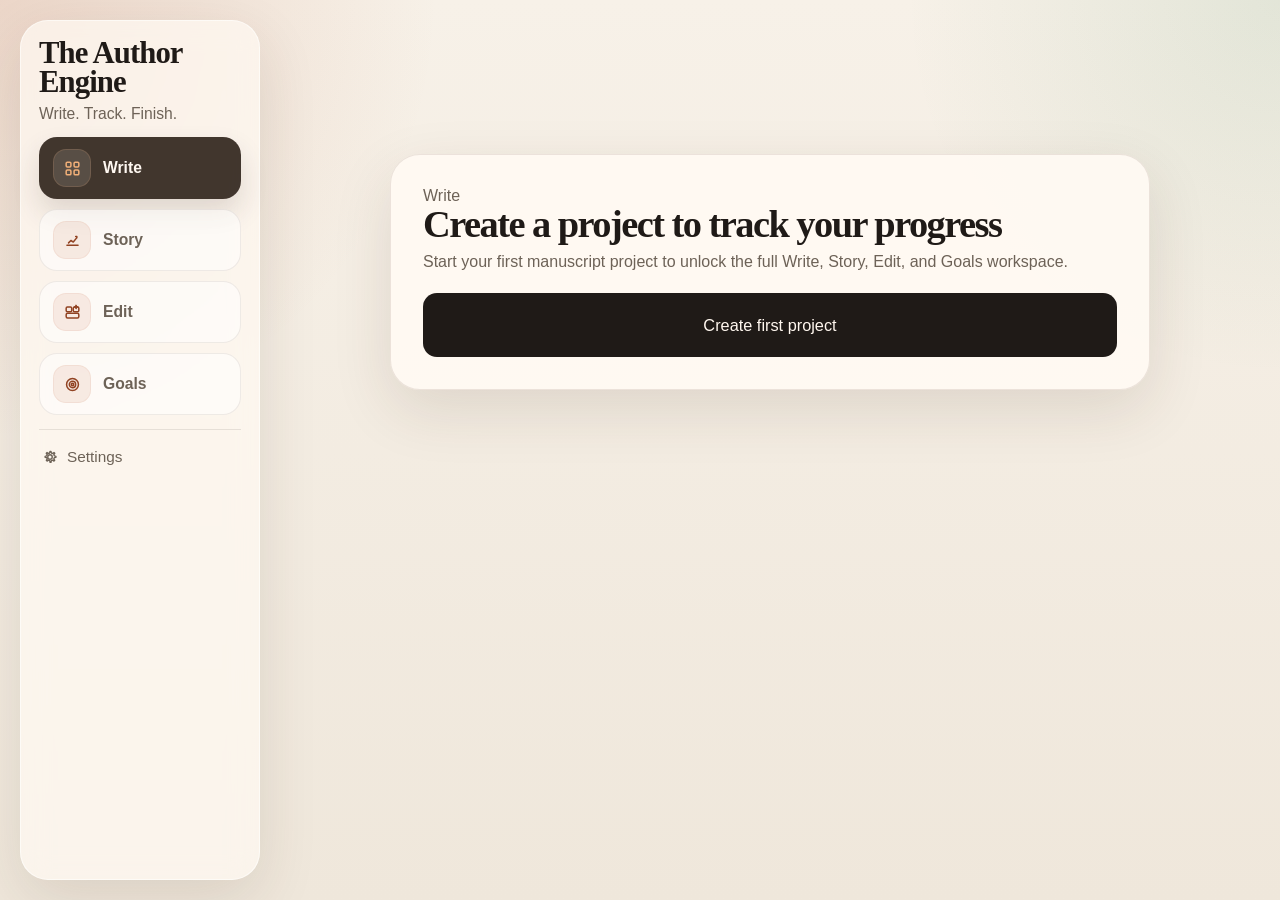
==== docs/index.html @ 930d607d "update" ====
<!DOCTYPE html>
<html lang="en">
<head>
  <meta charset="UTF-8" />
  <meta name="viewport" content="width=device-width, initial-scale=1.0" />
  <title>The Author Engine</title>
  <script>
    try {
      const storedSnapshot = JSON.parse(localStorage.getItem("author-engine-mvp"));
      const themePreference = storedSnapshot && storedSnapshot.themePreference === "dark" ? "dark" : "light";
      document.documentElement.dataset.theme = themePreference;
    } catch (error) {
      document.documentElement.dataset.theme = "light";
    }
  </script>
  <link rel="stylesheet" href="static/css/app.css" />
</head>
<body>
  <div class="app-shell">
    <aside class="sidebar">
      <div class="brand" id="brand"></div>
      <nav class="nav" id="nav"></nav>
      <div class="sidebar-footer" id="sidebar-footer"></div>
    </aside>

    <section class="content-shell">
      <main id="view-projects" class="view"></main>
      <main id="view-create-project" class="view hidden"></main>
      <main id="view-dashboard" class="view hidden"></main>
      <main id="view-plot" class="view hidden"></main>
      <main id="view-edit" class="view hidden"></main>
      <main id="view-goals" class="view hidden"></main>
      <main id="view-sessions" class="view hidden"></main>
      <main id="view-edit-project" class="view hidden"></main>
    </section>
  </div>

  <div class="toast" id="toast"></div>
  <div class="modal-backdrop hidden" id="session-modal">
    <div class="modal-card start-session-card">
      <div class="section-head start-session-head">
        <button class="session-back-btn hidden" id="session-flow-back-btn" type="button" aria-label="Back">
          <svg viewBox="0 0 24 24" aria-hidden="true">
            <path d="m15 18-6-6 6-6" />
          </svg>
        </button>
        <div>
          <h3 id="session-modal-title">Start Session</h3>
          <p id="session-modal-copy">Choose the kind of focus you need, then set a timer that fits.</p>
        </div>
        <button class="ghost-btn" id="close-session-modal-btn" type="button">Close</button>
      </div>
      <div class="start-session-flow" id="start-session-flow" data-step="choice">
        <div class="start-session-track">
          <section class="start-session-step" id="session-choice-step" aria-label="Choose session type">
            <div class="session-type-grid">
              <button class="session-type-card" id="choose-writing-session-btn" type="button">
                <span>Writing</span>
                <small>Draft new words and track manuscript progress.</small>
              </button>
              <button class="session-type-card" id="choose-editing-session-btn" type="button">
                <span>Editing</span>
                <small>Revise, resolve issues, or polish structure.</small>
              </button>
            </div>
            <div class="previous-session-panel">
              <button class="session-link-btn" id="log-previous-session-link" type="button">Log previous session</button>
              <div class="previous-session-choices hidden" id="previous-session-choices" aria-label="Previous session type">
                <button class="ghost-btn" id="log-previous-writing-btn" type="button">Previous writing session</button>
                <button class="ghost-btn" id="log-previous-editing-btn" type="button">Previous editing session</button>
              </div>
            </div>
          </section>
          <section class="start-session-step" id="session-config-step" aria-label="Set session timer">
            <div class="session-setup">
              <div class="session-dial-wrap" id="writing-session-dial-wrap">
                <svg class="session-dial" id="session-dial" viewBox="0 0 320 220" aria-label="Writing session duration dial">
                  <path class="session-dial-rail" id="session-dial-rail" pathLength="100" d="M40 180 A120 120 0 0 1 280 180"></path>
                  <path class="session-dial-progress" id="session-dial-progress" pathLength="100" d="M40 180 A120 120 0 0 1 280 180"></path>
                  <circle class="session-dial-handle" id="session-dial-handle" cx="40" cy="180" r="11"></circle>
                  <text id="session-dial-value" x="160" y="118" text-anchor="middle" font-size="44">25</text>
                  <text x="160" y="145" text-anchor="middle" font-size="16">minutes</text>
                </svg>
                <p class="session-dial-caption" id="session-dial-caption">Drag the dial to set your timer.</p>
              </div>
              <div class="session-dial-wrap hidden" id="editing-session-dial-wrap">
                <svg class="session-dial" id="edit-session-dial" viewBox="0 0 320 220" aria-label="Editing session duration dial">
                  <path class="session-dial-rail" id="edit-session-dial-rail" pathLength="100" d="M40 180 A120 120 0 0 1 280 180"></path>
                  <path class="session-dial-progress" id="edit-session-dial-progress" pathLength="100" d="M40 180 A120 120 0 0 1 280 180"></path>
                  <circle class="session-dial-handle" id="edit-session-dial-handle" cx="40" cy="180" r="11"></circle>
                  <text id="edit-session-dial-value" x="160" y="118" text-anchor="middle" font-size="44">45</text>
                  <text x="160" y="145" text-anchor="middle" font-size="16">minutes</text>
                </svg>
                <p class="session-dial-caption" id="edit-session-dial-caption">Drag the dial to set your timer.</p>
              </div>
              <label id="session-start-word-count-field">Current manuscript word count
                <input type="number" min="0" id="session-start-word-count" name="sessionStartWordCount" required />
              </label>
              <button class="primary-btn writing-launch-cta" id="start-session-btn" type="button">Start session</button>
            </div>
          </section>
        </div>
        <div class="session-flow-dots" aria-label="Session flow progress">
          <span class="session-flow-dot active" id="session-flow-dot-1"></span>
          <span class="session-flow-dot" id="session-flow-dot-2"></span>
        </div>
      </div>
    </div>
  </div>
  <div class="modal-backdrop hidden" id="session-complete-modal">
    <div class="modal-card">
      <div class="section-head">
        <div>
          <h3 id="session-complete-title">Session complete</h3>
          <p id="session-complete-copy">How many words did you write during that time?</p>
        </div>
        <button class="ghost-btn" id="close-session-complete-btn" type="button">Close</button>
      </div>
      <form id="session-complete-form" class="session-complete-form">
        <p class="small-copy full" id="session-start-count-copy"></p>
        <label id="session-end-word-count-field">Current manuscript word count
          <input type="number" min="0" name="sessionEndWordCount" />
        </label>
        <label id="session-words-written-field" class="hidden">Words written
          <input type="number" min="0" name="sessionWordsWritten" />
        </label>
        <label>Session duration in minutes
          <input type="number" min="1" name="durationMinutes" required />
        </label>
        <label>Session date
          <input type="date" name="sessionDate" required />
        </label>
        <label class="full"><span id="session-structure-unit-label">Structure unit</span>
          <input id="session-structure-unit-input" name="structureUnitName" list="session-structure-unit-options" placeholder="Optional scene, chapter, or section" />
          <datalist id="session-structure-unit-options"></datalist>
        </label>
        <fieldset class="full session-outcome-field">
          <legend>Outcome</legend>
          <div class="session-outcome-control" role="radiogroup" aria-label="Session outcome">
            <label class="session-outcome-option">
              <input type="radio" name="sessionOutcomeStatus" value="completed" required />
              <span>Completed</span>
            </label>
            <label class="session-outcome-option">
              <input type="radio" name="sessionOutcomeStatus" value="partial" />
              <span>Partial</span>
            </label>
            <label class="session-outcome-option">
              <input type="radio" name="sessionOutcomeStatus" value="blocked" />
              <span>Blocked</span>
            </label>
          </div>
        </fieldset>
        <label class="full">What got done
          <input name="sessionAccomplished" maxlength="140" placeholder="Optional short summary" />
        </label>
        <label class="full">Next step
          <input name="sessionNextStep" maxlength="140" placeholder="Optional short next move" />
        </label>
        <details class="full session-handoff-more">
          <summary>More context</summary>
          <div class="session-handoff-secondary">
            <label>Blocker
              <input name="sessionBlocker" maxlength="180" placeholder="Optional reason you got stuck" />
            </label>
            <label>Confidence
              <select name="sessionConfidenceLevel">
                <option value="">Not set</option>
                <option value="high">High</option>
                <option value="medium">Medium</option>
                <option value="low">Low</option>
              </select>
            </label>
            <label class="full">Excerpt
              <textarea name="sessionExcerpt" maxlength="500" placeholder="Optional pasted line or paragraph for fast re-entry"></textarea>
            </label>
            <div class="full session-issue-links hidden" id="session-issue-links-field"></div>
            <label class="full">Note
              <textarea name="sessionNotes" maxlength="280" placeholder="Optional extra note"></textarea>
            </label>
          </div>
        </details>
        <p class="small-copy full" id="session-handoff-context-copy"></p>
        <div class="full">
          <button class="primary-btn" id="session-submit-btn" type="submit">Save handoff</button>
        </div>
      </form>
    </div>
  </div>
  <div class="writing-session-screen hidden" id="writing-session-screen">
    <div class="writing-session-shell">
      <p id="writing-session-copy">Writing session in progress</p>
      <h2 class="writing-session-clock" id="writing-session-clock">25:00</h2>
      <div class="writing-session-actions">
        <button class="quiet-btn quiet-btn-secondary" id="leave-writing-focus-mode-btn" type="button">Minimize</button>
        <button class="quiet-btn" id="end-session-btn" type="button">End writing session</button>
      </div>
    </div>
  </div>
  <div class="modal-backdrop hidden" id="end-session-confirm-modal">
    <div class="modal-card">
      <div class="section-head">
        <div>
          <h3>End session early?</h3>
          <p>Your timer is still running. Are you sure you want to stop this writing session now?</p>
        </div>
      </div>
      <div class="meta-line" style="margin-top: 18px;">
        <button class="ghost-btn" id="cancel-end-session-btn" type="button">Keep writing</button>
        <button class="primary-btn" id="confirm-end-session-btn" type="button">End session</button>
      </div>
    </div>
  </div>
  <div class="modal-backdrop hidden" id="manuscript-complete-modal">
    <div class="modal-card">
      <div class="section-head manuscript-complete-modal-head">
        <div>
          <h3 id="manuscript-complete-modal-title">Mark manuscript complete</h3>
          <p id="manuscript-complete-modal-copy">Switch the Write workspace into a final stats view once this manuscript is genuinely done.</p>
        </div>
        <button class="ghost-btn" id="close-manuscript-complete-modal-btn" type="button">Close</button>
      </div>
      <form id="manuscript-complete-form" class="session-complete-form">
        <p class="small-copy" id="manuscript-complete-summary-copy"></p>
        <label>Type COMPLETE to confirm
          <input
            type="text"
            id="manuscript-complete-confirmation"
            name="completionConfirmation"
            autocomplete="off"
            autocapitalize="characters"
            spellcheck="false"
            required
          />
        </label>
        <div class="meta-line">
          <button class="ghost-btn" id="cancel-manuscript-complete-btn" type="button">Not yet</button>
          <button class="primary-btn" id="confirm-manuscript-complete-btn" type="submit">Complete manuscript</button>
        </div>
      </form>
    </div>
  </div>
  <div class="modal-backdrop hidden" id="publish-project-modal">
    <div class="modal-card">
      <div class="section-head project-publication-modal-head">
        <div>
          <h3 id="publish-project-title">Publish project</h3>
          <p id="publish-project-copy">Lock the workspace into a final stats page once the manuscript and editing process are fully complete.</p>
        </div>
        <button class="ghost-btn" id="close-publish-project-modal-btn" type="button">Close</button>
      </div>
      <form id="publish-project-form" class="session-complete-form">
        <p class="small-copy" id="publish-project-summary-copy"></p>
        <label>Type PUBLISH to confirm
          <input
            type="text"
            id="publish-project-confirmation"
            name="publishConfirmation"
            autocomplete="off"
            autocapitalize="characters"
            spellcheck="false"
            required
          />
        </label>
        <div class="meta-line">
          <button class="ghost-btn" id="cancel-publish-project-btn" type="button">Not yet</button>
          <button class="primary-btn" id="confirm-publish-project-btn" type="submit">Publish project</button>
        </div>
      </form>
    </div>
  </div>
  <div class="modal-backdrop hidden" id="reopen-project-modal">
    <div class="modal-card">
      <div class="section-head project-publication-modal-head">
        <div>
          <h3 id="reopen-project-title">Re-open project</h3>
          <p id="reopen-project-copy">Bring this project back out of published mode so the full workspace tabs return.</p>
        </div>
        <button class="ghost-btn" id="close-reopen-project-modal-btn" type="button">Close</button>
      </div>
      <form id="reopen-project-form" class="session-complete-form">
        <p class="small-copy" id="reopen-project-summary-copy"></p>
        <label>Type REOPEN to confirm
          <input
            type="text"
            id="reopen-project-confirmation"
            name="reopenConfirmation"
            autocomplete="off"
            autocapitalize="characters"
            spellcheck="false"
            required
          />
        </label>
        <div class="meta-line">
          <button class="ghost-btn" id="cancel-reopen-project-btn" type="button">Keep published</button>
          <button class="primary-btn" id="confirm-reopen-project-btn" type="submit">Re-open project</button>
        </div>
      </form>
    </div>
  </div>
  <div class="published-celebration-screen hidden" id="published-celebration-screen" aria-live="polite">
    <div class="published-celebration-shell">
      <p class="published-celebration-kicker">Congratulations</p>
      <h2 id="published-celebration-title">Project published</h2>
      <p id="published-celebration-copy">Your manuscript is now locked into its final stats view.</p>
    </div>
  </div>
  <div class="modal-backdrop hidden" id="goal-modal">
    <div class="modal-card">
      <div class="section-head">
        <div>
          <h3 id="goal-modal-title">Create Goal</h3>
          <p id="goal-modal-copy">Set a simple daily target you can review quickly from the Goals workspace.</p>
        </div>
        <button class="ghost-btn" id="close-goal-modal-btn" type="button">Close</button>
      </div>
      <form id="goal-form" class="form-grid">
        <label>Goal type
          <select name="type">
            <option value="write_words">Write words</option>
            <option value="write_minutes">Spend time writing or editing</option>
            <option value="structure_units_completed">Complete structure units</option>
            <option value="issues_resolved">Resolve issues</option>
          </select>
        </label>
        <label>Timeframe
          <select name="trackingMode" id="goal-tracking-mode">
            <option value="ongoing">Ongoing</option>
            <option value="date_range">Date range</option>
          </select>
        </label>
        <label id="goal-start-date-field">Start date
          <input type="date" name="startDate" required />
        </label>
        <label class="hidden" id="goal-end-date-field">End date
          <input type="date" name="endDate" />
        </label>
        <label><span id="goal-schedule-label">Schedule</span>
          <select name="scheduleMode" id="goal-schedule-mode">
            <option value="daily">Same target every day</option>
            <option value="custom_days">Custom by day</option>
          </select>
        </label>
        <label id="goal-target-field"><span id="goal-target-label">Daily target (words)</span>
          <input type="number" min="1" name="targetValue" value="1000" required />
        </label>
        <label class="full">Goal label
          <input name="title" placeholder="Example: Write 1,000 words today" required />
        </label>
        <div class="full hidden" id="goal-custom-schedule-fields">
          <div class="small-copy" id="goal-custom-schedule-title">Custom daily targets</div>
          <div class="goal-day-grid">
            <label>Mon
              <input type="number" min="0" name="target_monday" value="1000" />
            </label>
            <label>Tue
              <input type="number" min="0" name="target_tuesday" value="1000" />
            </label>
            <label>Wed
              <input type="number" min="0" name="target_wednesday" value="1000" />
            </label>
            <label>Thu
              <input type="number" min="0" name="target_thursday" value="1000" />
            </label>
            <label>Fri
              <input type="number" min="0" name="target_friday" value="1000" />
            </label>
            <label>Sat
              <input type="number" min="0" name="target_saturday" value="1000" />
            </label>
            <label>Sun
              <input type="number" min="0" name="target_sunday" value="1000" />
            </label>
          </div>
          <p class="small-copy" id="goal-custom-schedule-copy">Set any day to 0 to make it an off day. This lets you do patterns like lower weekday targets or bigger weekend pushes.</p>
        </div>
        <div class="full">
          <button class="primary-btn" id="goal-submit-btn" type="submit">Add goal</button>
        </div>
      </form>
    </div>
  </div>
  <div class="modal-backdrop hidden" id="settings-modal">
    <div class="modal-card">
      <div class="section-head">
        <div>
          <h3>Settings</h3>
          <p>Manage appearance, import, and export actions for this workspace.</p>
        </div>
        <button class="ghost-btn" id="close-settings-modal-btn" type="button">Close</button>
      </div>
      <div class="settings-grid">
        <section class="settings-section">
          <h4>Appearance</h4>
          <p class="muted">Choose the theme for the full app workspace.</p>
          <div class="theme-toggle" role="radiogroup" aria-label="Theme preference">
            <label class="theme-option">
              <input type="radio" name="themePreference" value="light" />
              <span>Light</span>
            </label>
            <label class="theme-option">
              <input type="radio" name="themePreference" value="dark" />
              <span>Dark</span>
            </label>
          </div>
        </section>
        <section class="settings-section">
          <h4>Import</h4>
          <p class="muted">Bring an existing project into The Author Engine from a CSV file.</p>
          <div class="meta-line" style="margin-top: 18px;">
            <button class="primary-btn" id="choose-import-csv-btn" type="button">Import CSV</button>
          </div>
        </section>
        <section class="settings-section">
          <h4>Export</h4>
          <p class="muted">Download just your writing data, just your editing data, or the whole project.</p>
          <div class="list" style="margin-top: 18px;">
            <button class="ghost-btn" id="export-write-modal-btn" type="button">Export Write</button>
            <button class="ghost-btn" id="export-edit-modal-btn" type="button">Export Edit</button>
            <button class="ghost-btn" id="export-all-modal-btn" type="button">Export All</button>
          </div>
        </section>
      </div>
    </div>
  </div>
  <div class="writing-session-screen hidden" id="editing-session-screen">
    <div class="writing-session-shell">
      <p id="editing-session-copy">Editing session in progress</p>
      <h2 class="writing-session-clock" id="editing-session-clock">45:00</h2>
      <div class="writing-session-actions">
        <button class="quiet-btn quiet-btn-secondary" id="leave-edit-focus-mode-btn" type="button">Minimize</button>
        <button class="quiet-btn" id="end-edit-session-btn" type="button">End editing session</button>
      </div>
    </div>
  </div>
  <div class="floating-focus-timer hidden" id="floating-focus-timer" aria-live="polite">
    <p class="floating-focus-copyline" id="floating-focus-label">Writing session running</p>
    <div class="floating-focus-copy">
      <strong id="floating-focus-clock">25:00</strong>
      <span id="floating-focus-meta">Stay in motion while you check the rest of the project.</span>
    </div>
    <div class="floating-focus-actions">
      <button class="primary-btn floating-focus-return" id="floating-focus-return-btn" type="button">Expand</button>
      <button class="ghost-btn floating-focus-end" id="floating-focus-end-btn" type="button">End session</button>
    </div>
  </div>
  <div class="modal-backdrop hidden" id="end-edit-session-confirm-modal">
    <div class="modal-card">
      <div class="section-head">
        <div>
          <h3>End editing session early?</h3>
          <p>Your timer is still running. Are you sure you want to stop this editing session now?</p>
        </div>
      </div>
      <div class="meta-line" style="margin-top: 18px;">
        <button class="ghost-btn" id="cancel-end-edit-session-btn" type="button">Keep editing</button>
        <button class="primary-btn" id="confirm-end-edit-session-btn" type="button">End session</button>
      </div>
    </div>
  </div>
  <div class="modal-backdrop hidden" id="edit-session-modal">
    <div class="modal-card">
      <div class="section-head">
        <div>
          <h3 id="edit-session-title">Editing Session Complete</h3>
          <p id="edit-session-copy">Capture what you worked on, how much you edited, and anything you want to remember.</p>
        </div>
        <button class="ghost-btn" id="close-edit-session-btn" type="button">Close</button>
      </div>
      <form id="edit-session-form" class="form-grid">
        <p class="small-copy full" id="edit-session-focus-copy"></p>
        <label>Session date
          <input type="date" name="sessionDate" required />
        </label>
        <label>Duration (minutes)
          <input type="number" min="1" name="durationMinutes" value="45" required />
        </label>
        <label><span id="edit-session-section-label">Structure unit worked on</span>
          <input id="edit-session-section-input" name="sectionLabel" list="edit-session-structure-unit-options" placeholder="Example: Scene 12" />
          <datalist id="edit-session-structure-unit-options"></datalist>
        </label>
        <fieldset class="full session-outcome-field">
          <legend>Outcome</legend>
          <div class="session-outcome-control" role="radiogroup" aria-label="Editing session outcome">
            <label class="session-outcome-option">
              <input type="radio" name="sessionOutcomeStatus" value="completed" required />
              <span>Completed</span>
            </label>
            <label class="session-outcome-option">
              <input type="radio" name="sessionOutcomeStatus" value="partial" />
              <span>Partial</span>
            </label>
            <label class="session-outcome-option">
              <input type="radio" name="sessionOutcomeStatus" value="blocked" />
              <span>Blocked</span>
            </label>
          </div>
        </fieldset>
        <label class="full">What got done
          <input name="sessionAccomplished" maxlength="140" placeholder="Optional short summary" />
        </label>
        <label class="full">Next step
          <input name="sessionNextStep" maxlength="140" placeholder="Optional short next move" />
        </label>
        <details class="full session-handoff-more">
          <summary>More context</summary>
          <div class="session-handoff-secondary">
            <label>Words edited
              <input type="number" min="0" name="wordsEdited" value="0" />
            </label>
            <label>Current manuscript word count
              <input type="number" min="0" name="sessionEndWordCount" />
            </label>
            <label>Blocker
              <input name="sessionBlocker" maxlength="180" placeholder="Optional reason you got stuck" />
            </label>
            <label>Confidence
              <select name="sessionConfidenceLevel">
                <option value="">Not set</option>
                <option value="high">High</option>
                <option value="medium">Medium</option>
                <option value="low">Low</option>
              </select>
            </label>
            <label class="full">Excerpt
              <textarea name="sessionExcerpt" maxlength="500" placeholder="Optional pasted line or paragraph for fast re-entry"></textarea>
            </label>
            <div class="full session-issue-links hidden" id="edit-session-issue-links-field"></div>
            <label class="full">Note
              <textarea name="sessionNotes" maxlength="280" placeholder="Optional extra note"></textarea>
            </label>
          </div>
        </details>
        <p class="small-copy full" id="edit-session-context-copy"></p>
        <div class="full">
          <button class="primary-btn" id="edit-session-submit-btn" type="submit">Save handoff</button>
        </div>
      </form>
    </div>
  </div>
  <div class="modal-backdrop hidden" id="issue-modal">
    <div class="modal-card">
      <div class="section-head">
        <div>
          <h3 id="issue-modal-title">Add Open Issue</h3>
          <p id="issue-modal-copy">Capture it quickly. A short note is enough—we’ll place it for you. Paste the exact text if you want to return to it faster later.</p>
        </div>
        <button class="ghost-btn" id="close-issue-modal-btn" type="button">Close</button>
      </div>
      <form id="issue-form" class="form-grid">
        <p class="small-copy full" id="issue-focus-copy"></p>
        <label class="full"><span id="issue-note-label">Jot a quick note (short is fine)</span>
          <textarea id="issue-note-input" name="note" placeholder="chapter 3 slow&#10;dialogue stiff&#10;motivation unclear&#10;confusing here"></textarea>
        </label>
        <label class="full"><span id="issue-snippet-label">Paste the exact text (optional, fastest)</span>
          <textarea id="issue-snippet-input" name="snippet" placeholder="Paste line or paragraph for context"></textarea>
        </label>
        <p class="small-copy full hidden" id="issue-derived-preview" aria-live="polite"></p>
        <label class="full issue-structured-field hidden" id="issue-title-field">Problem title
          <input name="title" placeholder="Example: This scene stalls after the reveal" required />
        </label>
        <label class="issue-structured-field hidden" id="issue-section-field"><span id="issue-section-label">Structure unit</span>
          <select name="sectionLabel" id="issue-section-select" required></select>
        </label>
        <label class="issue-structured-field hidden" id="issue-type-field">Issue type
          <select name="type">
            <option value="Pacing">Pacing</option>
            <option value="Dialogue">Dialogue</option>
            <option value="Continuity">Continuity</option>
            <option value="Character">Character</option>
            <option value="Scene logic">Scene logic</option>
            <option value="Clarity">Clarity</option>
            <option value="Grammar">Grammar</option>
            <option value="Prose">Prose</option>
            <option value="Research">Research</option>
            <option value="General">General</option>
          </select>
        </label>
        <label class="issue-structured-field hidden" id="issue-priority-field">Priority
          <select name="priority">
            <option value="High">High</option>
            <option value="Medium">Medium</option>
            <option value="Low">Low</option>
          </select>
        </label>
        <label class="issue-structured-field hidden" id="issue-status-field">Status
          <select name="issueStatus">
            <option value="open">Open</option>
            <option value="in_progress">In progress</option>
            <option value="resolved">Resolved</option>
          </select>
        </label>
        <div class="full">
          <button class="primary-btn" id="issue-submit-btn" type="submit">Save issue</button>
        </div>
      </form>
    </div>
  </div>
  <div class="modal-backdrop hidden" id="edit2-chapter-modal">
    <div class="modal-card">
      <div class="section-head">
        <div>
          <h3 id="edit2-chapter-modal-title">Add Structure Unit</h3>
          <p id="edit2-chapter-modal-copy">Create a structure anchor so issues and editing sessions have a place to live in the manuscript.</p>
        </div>
        <button class="ghost-btn" id="close-edit2-chapter-modal-btn" type="button">Close</button>
      </div>
      <form id="edit2-chapter-form" class="form-grid">
        <label><span id="edit2-chapter-label-text">Structure label</span>
          <input id="edit2-chapter-label-input" name="label" placeholder="Example: Scene 9" required />
        </label>
        <label class="full"><span id="edit2-chapter-summary-label">Structure summary</span>
          <textarea name="summary" maxlength="280" placeholder="Optional one-line purpose for why this part belongs in the manuscript"></textarea>
        </label>
        <div class="full">
          <button class="primary-btn" id="edit2-chapter-submit-btn" type="submit">Add structure</button>
        </div>
      </form>
    </div>
  </div>
  <div class="modal-backdrop hidden" id="plot-entry-modal">
    <div class="modal-card">
      <div class="section-head">
        <div>
          <h3 id="plot-entry-modal-title">Add Story Entry</h3>
          <p id="plot-entry-modal-copy">Capture story references so your Story workspace stays useful as the manuscript grows.</p>
        </div>
        <button class="ghost-btn" id="close-plot-entry-modal-btn" type="button">Close</button>
      </div>
      <form id="plot-entry-form" class="form-grid">
        <p class="small-copy full" id="plot-entry-section-copy"></p>
        <label class="full"><span id="plot-entry-title-label">Title</span>
          <input id="plot-entry-title-input" name="title" required />
        </label>
        <label><span id="plot-entry-summary-label">Summary</span>
          <input id="plot-entry-summary-input" name="summary" />
        </label>
        <label><span id="plot-entry-anchor-label">Anchor</span>
          <input id="plot-entry-anchor-input" name="anchor" />
        </label>
        <label class="full hidden" id="plot-entry-detail-field"><span id="plot-entry-detail-label">Detail</span>
          <textarea id="plot-entry-detail-input" name="detail"></textarea>
        </label>
        <label class="full"><span id="plot-entry-notes-label">Notes</span>
          <textarea id="plot-entry-notes-input" name="notes"></textarea>
        </label>
        <div class="full">
          <button class="primary-btn" id="plot-entry-submit-btn" type="submit">Save entry</button>
        </div>
      </form>
    </div>
  </div>
  <div class="modal-backdrop hidden" id="plot-tab-modal">
    <div class="modal-card">
      <div class="section-head">
        <div>
          <h3>Add Story Tab</h3>
          <p>Choose a category to add to this manuscript's Story workspace. Hidden tabs keep their saved entries.</p>
        </div>
        <button class="ghost-btn" id="close-plot-tab-modal-btn" type="button">Close</button>
      </div>
      <form id="plot-tab-form" class="form-grid">
        <div class="full plot-tab-picker-field">
          <div class="plot-tab-picker" id="plot-tab-picker" role="group" aria-label="Story categories to add"></div>
        </div>
        <p class="small-copy full" id="plot-tab-saved-copy"></p>
        <div class="full">
          <button class="primary-btn" id="plot-tab-submit-btn" type="submit">Add tabs</button>
        </div>
      </form>
    </div>
  </div>

  <script src="static/js/state.js"></script>
  <script src="static/js/dashboard.js"></script>
  <script src="static/js/plot.js"></script>
  <script src="static/js/edit.js"></script>
  <script src="static/js/edit2.js"></script>
  <script src="static/js/app.js"></script>
</body>
</html>
---- docs/static/css/app.css ----
@import url("./base.css");
@import url("./layout.css");
@import url("./dashboard.css");
@import url("./plot.css");
@import url("./edit.css");
@import url("./edit2.css");
@import url("./themes.css");
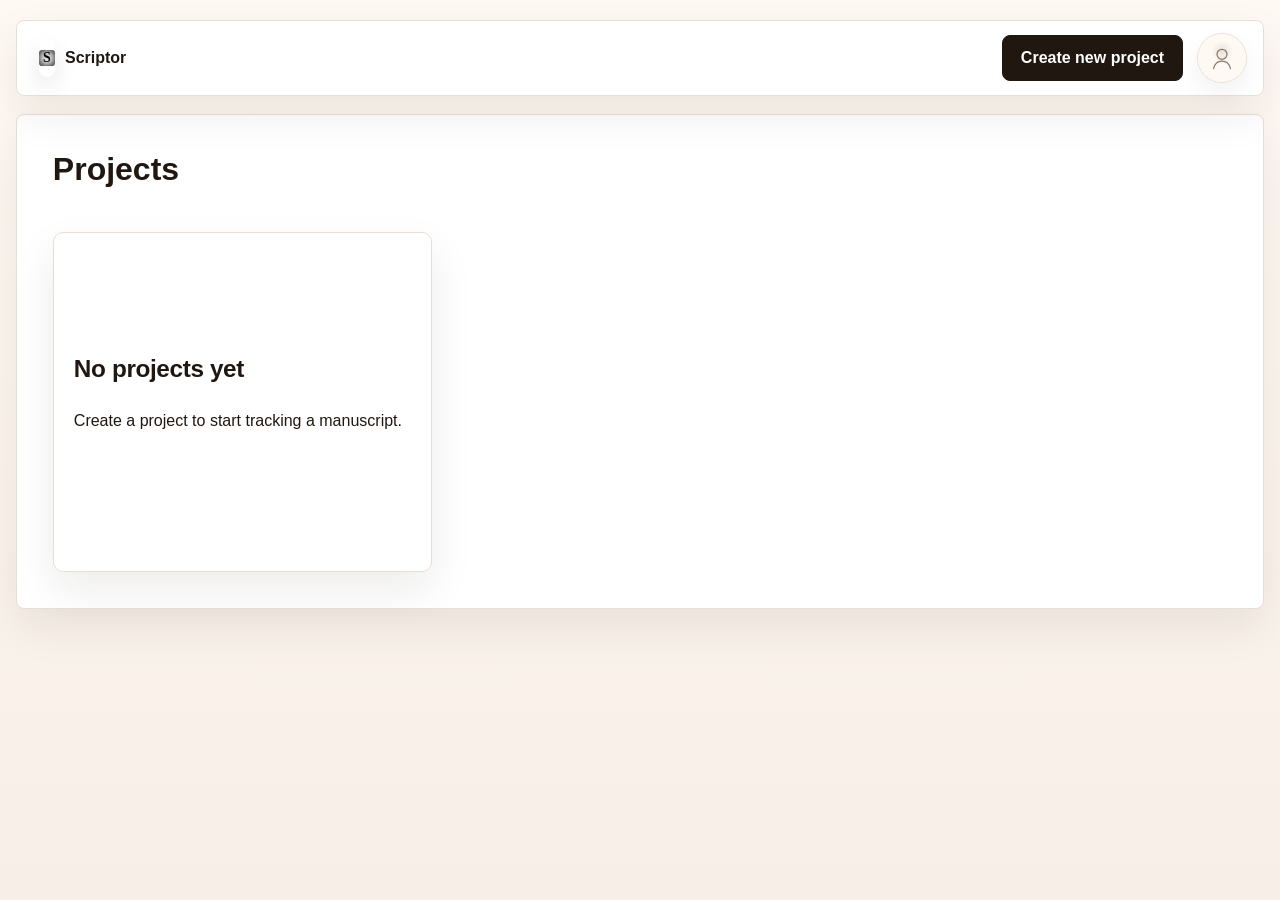
==== commit bbf054ba: "5/20 update" ====
--- a/docs/index.html
+++ b/docs/index.html
@@ -3,7 +3,7 @@
 <head>
   <meta charset="UTF-8" />
   <meta name="viewport" content="width=device-width, initial-scale=1.0" />
-  <title>The Author Engine</title>
+  <title>Scriptor</title>
   <script>
     try {
       const storedSnapshot = JSON.parse(localStorage.getItem("author-engine-mvp"));
@@ -13,14 +13,20 @@
       document.documentElement.dataset.theme = "light";
     }
   </script>
-  <link rel="stylesheet" href="static/css/app.css" />
+  <link rel="stylesheet" href="static/css/app.css?v=ui-polish-20260518" />
 </head>
 <body>
   <div class="app-shell">
+    <header class="global-header">
+      <div class="brand" id="brand"></div>
+      <div class="project-selector-shell" id="project-selector"></div>
+      <nav class="global-nav" id="global-nav" aria-label="Primary"></nav>
+      <div class="header-action" id="header-action"></div>
+      <div class="avatar-menu-shell" id="avatar-menu"></div>
+    </header>
+
     <aside class="sidebar">
-      <div class="brand" id="brand"></div>
-      <nav class="nav" id="nav"></nav>
-      <div class="sidebar-footer" id="sidebar-footer"></div>
+      <nav class="nav" id="nav" aria-label="Tracker workspace"></nav>
     </aside>
 
     <section class="content-shell">
@@ -45,7 +51,7 @@
           </svg>
         </button>
         <div>
-          <h3 id="session-modal-title">Start Session</h3>
+          <h3 id="session-modal-title">Start session</h3>
           <p id="session-modal-copy">Choose the kind of focus you need, then set a timer that fits.</p>
         </div>
         <button class="ghost-btn" id="close-session-modal-btn" type="button">Close</button>
@@ -93,7 +99,7 @@
                 </svg>
                 <p class="session-dial-caption" id="edit-session-dial-caption">Drag the dial to set your timer.</p>
               </div>
-              <label id="session-start-word-count-field">Current manuscript word count
+              <label id="session-start-word-count-field">Current word count
                 <input type="number" min="0" id="session-start-word-count" name="sessionStartWordCount" required />
               </label>
               <button class="primary-btn writing-launch-cta" id="start-session-btn" type="button">Start session</button>
@@ -118,7 +124,7 @@
       </div>
       <form id="session-complete-form" class="session-complete-form">
         <p class="small-copy full" id="session-start-count-copy"></p>
-        <label id="session-end-word-count-field">Current manuscript word count
+        <label id="session-end-word-count-field">Current word count
           <input type="number" min="0" name="sessionEndWordCount" />
         </label>
         <label id="session-words-written-field" class="hidden">Words written
@@ -309,8 +315,7 @@
     <div class="modal-card">
       <div class="section-head">
         <div>
-          <h3 id="goal-modal-title">Create Goal</h3>
-          <p id="goal-modal-copy">Set a simple daily target you can review quickly from the Goals workspace.</p>
+          <h3 id="goal-modal-title">Create goal</h3>
         </div>
         <button class="ghost-btn" id="close-goal-modal-btn" type="button">Close</button>
       </div>
@@ -405,8 +410,20 @@
           </div>
         </section>
         <section class="settings-section">
+          <h4>Account photo</h4>
+          <p class="muted">Add a profile photo for the account menu.</p>
+          <div class="profile-photo-control">
+            <div class="profile-photo-preview" id="profile-photo-preview" aria-hidden="true"></div>
+            <div class="profile-photo-actions">
+              <button class="primary-btn" id="choose-profile-photo-btn" type="button">Choose photo</button>
+              <button class="ghost-btn" id="remove-profile-photo-btn" type="button">Remove</button>
+              <input class="hidden" id="profile-photo-input" type="file" accept="image/*" />
+            </div>
+          </div>
+        </section>
+        <section class="settings-section">
           <h4>Import</h4>
-          <p class="muted">Bring an existing project into The Author Engine from a CSV file.</p>
+          <p class="muted">Bring an existing project into Scriptor from a CSV file.</p>
           <div class="meta-line" style="margin-top: 18px;">
             <button class="primary-btn" id="choose-import-csv-btn" type="button">Import CSV</button>
           </div>
@@ -415,9 +432,9 @@
           <h4>Export</h4>
           <p class="muted">Download just your writing data, just your editing data, or the whole project.</p>
           <div class="list" style="margin-top: 18px;">
-            <button class="ghost-btn" id="export-write-modal-btn" type="button">Export Write</button>
-            <button class="ghost-btn" id="export-edit-modal-btn" type="button">Export Edit</button>
-            <button class="ghost-btn" id="export-all-modal-btn" type="button">Export All</button>
+            <button class="ghost-btn" id="export-write-modal-btn" type="button">Export write</button>
+            <button class="ghost-btn" id="export-edit-modal-btn" type="button">Export edit</button>
+            <button class="ghost-btn" id="export-all-modal-btn" type="button">Export all</button>
           </div>
         </section>
       </div>
@@ -462,7 +479,7 @@
     <div class="modal-card">
       <div class="section-head">
         <div>
-          <h3 id="edit-session-title">Editing Session Complete</h3>
+          <h3 id="edit-session-title">Editing session complete</h3>
           <p id="edit-session-copy">Capture what you worked on, how much you edited, and anything you want to remember.</p>
         </div>
         <button class="ghost-btn" id="close-edit-session-btn" type="button">Close</button>
@@ -508,7 +525,7 @@
             <label>Words edited
               <input type="number" min="0" name="wordsEdited" value="0" />
             </label>
-            <label>Current manuscript word count
+            <label>Current word count
               <input type="number" min="0" name="sessionEndWordCount" />
             </label>
             <label>Blocker
@@ -542,7 +559,7 @@
     <div class="modal-card">
       <div class="section-head">
         <div>
-          <h3 id="issue-modal-title">Add Open Issue</h3>
+          <h3 id="issue-modal-title">Add open issue</h3>
           <p id="issue-modal-copy">Capture it quickly. A short note is enough—we’ll place it for you. Paste the exact text if you want to return to it faster later.</p>
         </div>
         <button class="ghost-btn" id="close-issue-modal-btn" type="button">Close</button>
@@ -600,7 +617,7 @@
     <div class="modal-card">
       <div class="section-head">
         <div>
-          <h3 id="edit2-chapter-modal-title">Add Structure Unit</h3>
+          <h3 id="edit2-chapter-modal-title">Add structure unit</h3>
           <p id="edit2-chapter-modal-copy">Create a structure anchor so issues and editing sessions have a place to live in the manuscript.</p>
         </div>
         <button class="ghost-btn" id="close-edit2-chapter-modal-btn" type="button">Close</button>
@@ -622,7 +639,7 @@
     <div class="modal-card">
       <div class="section-head">
         <div>
-          <h3 id="plot-entry-modal-title">Add Story Entry</h3>
+          <h3 id="plot-entry-modal-title">Add story entry</h3>
           <p id="plot-entry-modal-copy">Capture story references so your Story workspace stays useful as the manuscript grows.</p>
         </div>
         <button class="ghost-btn" id="close-plot-entry-modal-btn" type="button">Close</button>
@@ -654,7 +671,7 @@
     <div class="modal-card">
       <div class="section-head">
         <div>
-          <h3>Add Story Tab</h3>
+          <h3>Add story tab</h3>
           <p>Choose a category to add to this manuscript's Story workspace. Hidden tabs keep their saved entries.</p>
         </div>
         <button class="ghost-btn" id="close-plot-tab-modal-btn" type="button">Close</button>
@@ -671,11 +688,11 @@
     </div>
   </div>
 
-  <script src="static/js/state.js"></script>
-  <script src="static/js/dashboard.js"></script>
-  <script src="static/js/plot.js"></script>
-  <script src="static/js/edit.js"></script>
-  <script src="static/js/edit2.js"></script>
-  <script src="static/js/app.js"></script>
+  <script src="static/js/state.js?v=ui-polish-20260518"></script>
+  <script src="static/js/dashboard.js?v=ui-polish-20260518"></script>
+  <script src="static/js/plot.js?v=ui-polish-20260518"></script>
+  <script src="static/js/edit.js?v=ui-polish-20260518"></script>
+  <script src="static/js/edit2.js?v=ui-polish-20260518"></script>
+  <script src="static/js/app.js?v=ui-polish-20260518"></script>
 </body>
 </html>
--- a/docs/static/css/app.css
+++ b/docs/static/css/app.css
@@ -5,3 +5,35 @@
 @import url("./edit.css");
 @import url("./edit2.css");
 @import url("./themes.css");
+
+.edit2-project-stat--current span,
+.project-stat-card.dark p,
+.project-stat-card.dark .small-copy,
+.editing-metric-card.dark p,
+.editing-metric-card.dark .small-copy {
+  color: #f6e8dc;
+}
+
+.edit2-project-stat--current strong,
+.project-stat-card.dark strong,
+.project-stat-card.dark .value,
+.editing-metric-card.dark strong,
+.editing-metric-card.dark .value {
+  color: #fffdfa;
+}
+
+.heatmap-swatch.exceeded,
+.heatmap-cell.exceeded,
+html[data-theme="dark"] .heatmap-cell.exceeded {
+  border-color: rgba(36, 113, 58, 0.78);
+  --heatmap-fill-color: linear-gradient(180deg, rgba(112, 202, 134, 0.96), rgba(36, 113, 58, 0.9));
+}
+
+.heatmap-swatch.exceeded {
+  background: linear-gradient(180deg, #70ca86, #24713a);
+}
+
+.heatmap-cell.exceeded .heatmap-daynum,
+html[data-theme="dark"] .heatmap-cell.exceeded .heatmap-daynum {
+  color: #123d21;
+}
